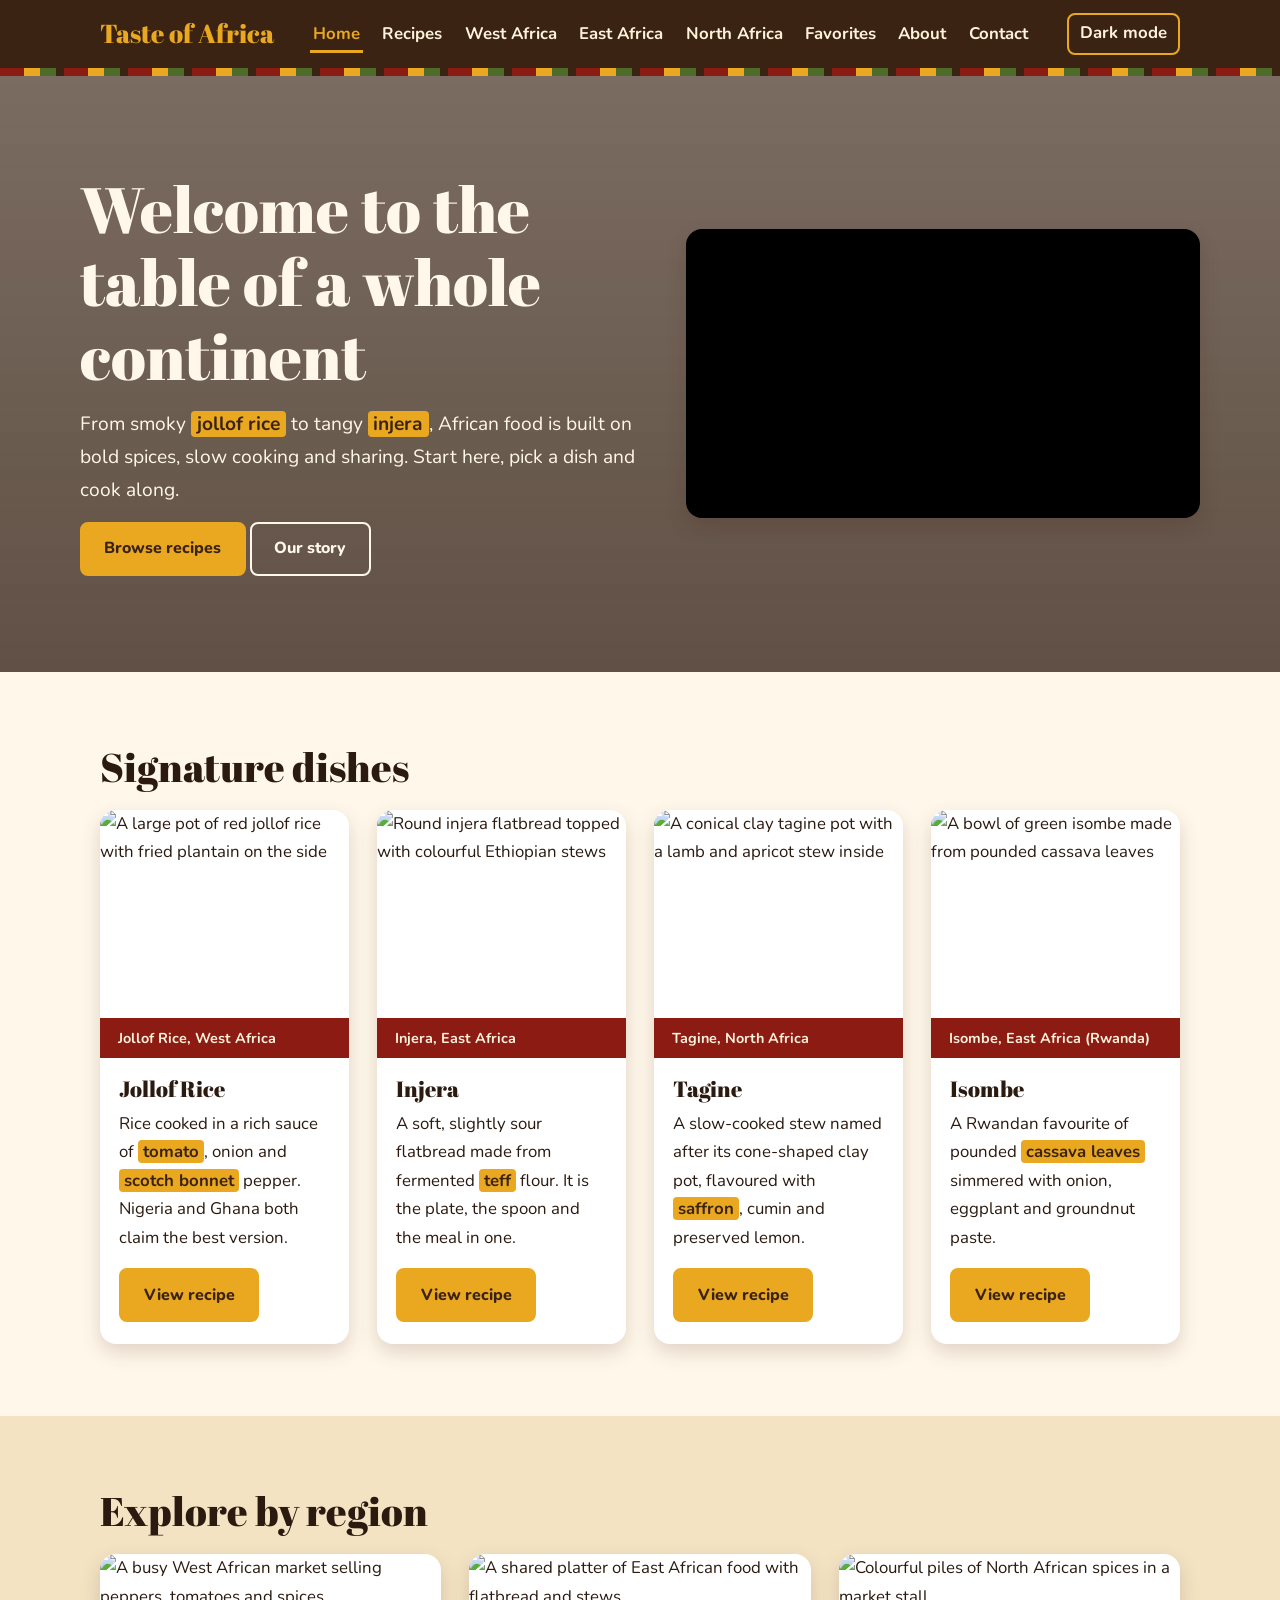
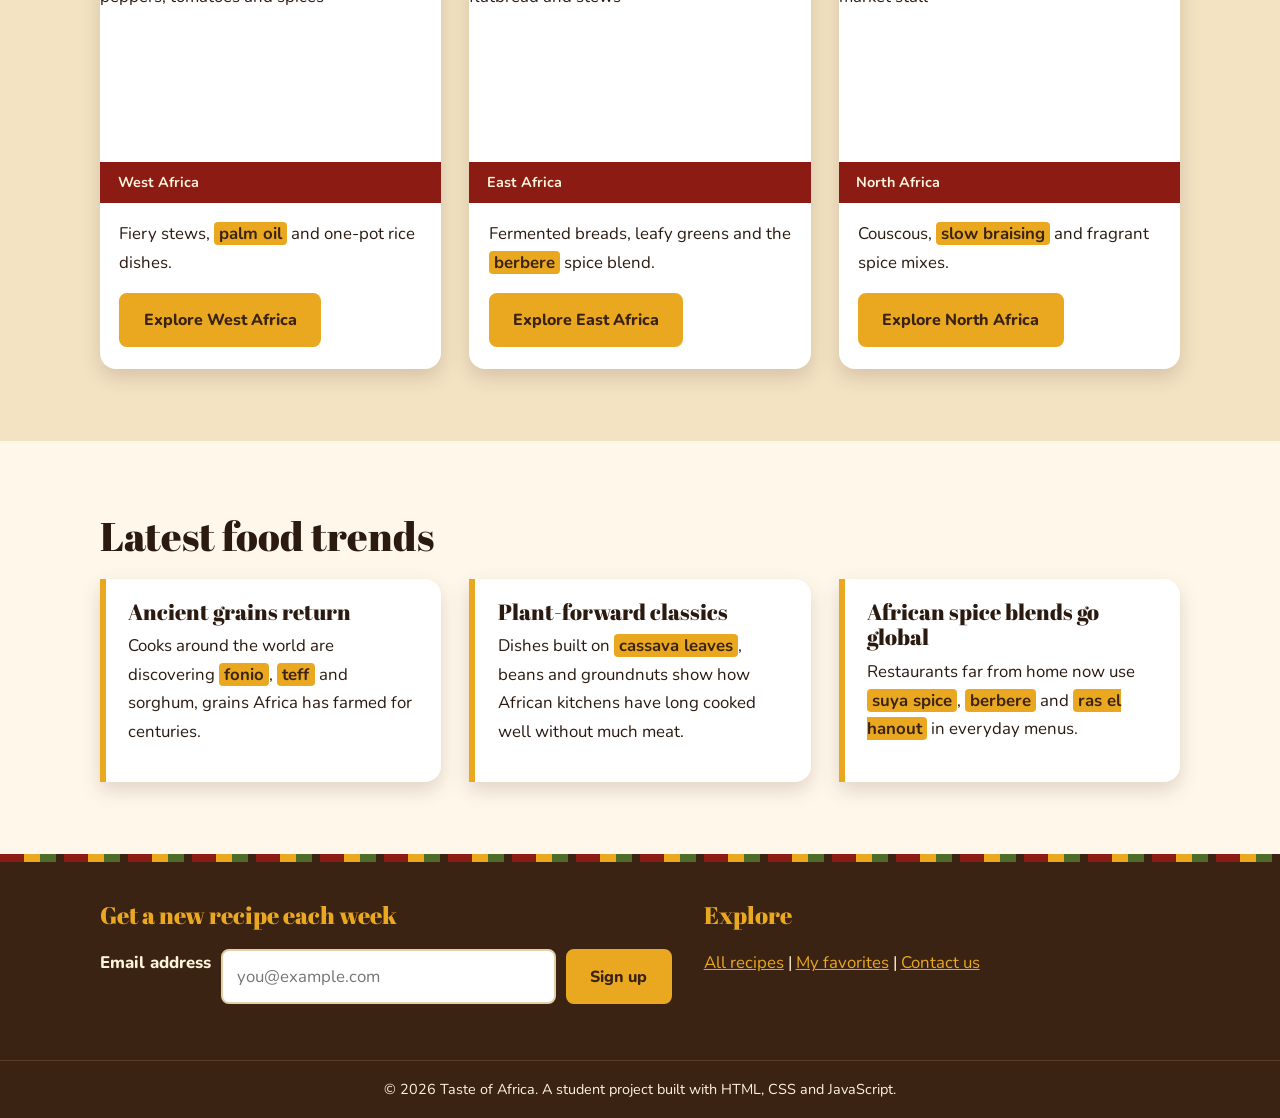
==== index.html @ 50bde9c7 "feat(home): add hero with video, featured dishes, regions, food trends and newsletter" ====
<!DOCTYPE html>
<html lang="en">
<head>
  <meta charset="UTF-8">
  <meta name="viewport" content="width=device-width, initial-scale=1.0">
  <meta name="description" content="Taste of Africa celebrates African food: signature dishes, regional cuisines, recipes and the stories behind them.">
  <title>Taste of Africa | Home</title>

  <!-- Google Fonts: Abril Fatface for headings, Nunito for body text -->
  <link rel="preconnect" href="https://fonts.googleapis.com">
  <link rel="preconnect" href="https://fonts.gstatic.com" crossorigin>
  <link href="https://fonts.googleapis.com/css2?family=Abril+Fatface&family=Nunito:wght@400;700;800&display=swap" rel="stylesheet">

  <link rel="stylesheet" href="styles.css">
  <script src="script.js" defer></script>
</head>
<body>
  <a class="skip-link" href="#main-content">Skip to main content</a>

  <!-- Site header: copy this block to every page and move aria-current -->
  <header class="site-header">
    <div class="header-inner">
      <a class="logo" href="index.html">Taste of Africa</a>
      <nav aria-label="Main navigation">
        <ul>
          <li><a href="index.html" aria-current="page">Home</a></li>
          <li><a href="recipes.html">Recipes</a></li>
          <li><a href="west-africa.html">West Africa</a></li>
          <li><a href="east-africa.html">East Africa</a></li>
          <li><a href="north-africa.html">North Africa</a></li>
          <li><a href="favorites.html">Favorites</a></li>
          <li><a href="about.html">About</a></li>
          <li><a href="contact.html">Contact</a></li>
        </ul>
      </nav>
      <button id="themeToggle" class="theme-toggle" type="button" aria-label="Switch to dark mode">Dark mode</button>
    </div>
  </header>

  <main id="main-content">

    <!-- Hero: background image is set in styles.css (images/hero.jpg) -->
    <section class="hero" aria-labelledby="hero-title">
      <div class="hero-grid">
        <div class="hero-text">
          <h1 id="hero-title">Welcome to the table of a whole continent</h1>
          <p>From smoky <mark>jollof rice</mark> to tangy <mark>injera</mark>, African food is built on bold spices, slow cooking and sharing. Start here, pick a dish and cook along.</p>
          <a class="btn" href="recipes.html">Browse recipes</a>
          <a class="btn outline" href="about.html">Our story</a>
        </div>
        <div class="video-wrap">
          <!-- Replace YOUTUBE_ID_HERE with the ID of an African food culture video -->
          <iframe src="https://www.youtube.com/embed/YOUTUBE_ID_HERE"
                  title="Introduction to African food culture"
                  loading="lazy"
                  allow="accelerometer; encrypted-media; gyroscope; picture-in-picture"
                  allowfullscreen></iframe>
        </div>
      </div>
    </section>

    <!-- Featured dishes -->
    <section class="section" aria-labelledby="featured-title">
      <div class="container">
        <h2 id="featured-title">Signature dishes</h2>
        <div class="card-grid">

          <article class="card">
            <figure>
              <img src="images/jollof-rice.jpg" alt="A large pot of red jollof rice with fried plantain on the side" loading="lazy">
              <figcaption>Jollof Rice, West Africa</figcaption>
            </figure>
            <div class="card-body">
              <h3>Jollof Rice</h3>
              <p>Rice cooked in a rich sauce of <mark>tomato</mark>, onion and <mark>scotch bonnet</mark> pepper. Nigeria and Ghana both claim the best version.</p>
              <a class="btn" href="jollof-rice.html">View recipe</a>
            </div>
          </article>

          <article class="card">
            <figure>
              <img src="images/injera.jpg" alt="Round injera flatbread topped with colourful Ethiopian stews" loading="lazy">
              <figcaption>Injera, East Africa</figcaption>
            </figure>
            <div class="card-body">
              <h3>Injera</h3>
              <p>A soft, slightly sour flatbread made from fermented <mark>teff</mark> flour. It is the plate, the spoon and the meal in one.</p>
              <a class="btn" href="injera.html">View recipe</a>
            </div>
          </article>

          <article class="card">
            <figure>
              <img src="images/tagine.jpg" alt="A conical clay tagine pot with a lamb and apricot stew inside" loading="lazy">
              <figcaption>Tagine, North Africa</figcaption>
            </figure>
            <div class="card-body">
              <h3>Tagine</h3>
              <p>A slow-cooked stew named after its cone-shaped clay pot, flavoured with <mark>saffron</mark>, cumin and preserved lemon.</p>
              <a class="btn" href="tagine.html">View recipe</a>
            </div>
          </article>

          <article class="card">
            <figure>
              <img src="images/isombe.jpg" alt="A bowl of green isombe made from pounded cassava leaves" loading="lazy">
              <figcaption>Isombe, East Africa (Rwanda)</figcaption>
            </figure>
            <div class="card-body">
              <h3>Isombe</h3>
              <p>A Rwandan favourite of pounded <mark>cassava leaves</mark> simmered with onion, eggplant and groundnut paste.</p>
              <a class="btn" href="isombe.html">View recipe</a>
            </div>
          </article>

        </div>
      </div>
    </section>

    <!-- Explore by region -->
    <section class="section alt" aria-labelledby="regions-title">
      <div class="container">
        <h2 id="regions-title">Explore by region</h2>
        <div class="card-grid">

          <article class="card">
            <figure>
              <img src="images/west-africa.jpg" alt="A busy West African market selling peppers, tomatoes and spices" loading="lazy">
              <figcaption>West Africa</figcaption>
            </figure>
            <div class="card-body">
              <p>Fiery stews, <mark>palm oil</mark> and one-pot rice dishes.</p>
              <a class="btn" href="west-africa.html">Explore West Africa</a>
            </div>
          </article>

          <article class="card">
            <figure>
              <img src="images/east-africa.jpg" alt="A shared platter of East African food with flatbread and stews" loading="lazy">
              <figcaption>East Africa</figcaption>
            </figure>
            <div class="card-body">
              <p>Fermented breads, leafy greens and the <mark>berbere</mark> spice blend.</p>
              <a class="btn" href="east-africa.html">Explore East Africa</a>
            </div>
          </article>

          <article class="card">
            <figure>
              <img src="images/north-africa.jpg" alt="Colourful piles of North African spices in a market stall" loading="lazy">
              <figcaption>North Africa</figcaption>
            </figure>
            <div class="card-body">
              <p>Couscous, <mark>slow braising</mark> and fragrant spice mixes.</p>
              <a class="btn" href="north-africa.html">Explore North Africa</a>
            </div>
          </article>

        </div>
      </div>
    </section>

    <!-- Latest food trends -->
    <section class="section" aria-labelledby="trends-title">
      <div class="container">
        <h2 id="trends-title">Latest food trends</h2>
        <div class="card-grid">

          <article class="trend">
            <h3>Ancient grains return</h3>
            <p>Cooks around the world are discovering <mark>fonio</mark>, <mark>teff</mark> and sorghum, grains Africa has farmed for centuries.</p>
          </article>

          <article class="trend">
            <h3>Plant-forward classics</h3>
            <p>Dishes built on <mark>cassava leaves</mark>, beans and groundnuts show how African kitchens have long cooked well without much meat.</p>
          </article>

          <article class="trend">
            <h3>African spice blends go global</h3>
            <p>Restaurants far from home now use <mark>suya spice</mark>, <mark>berbere</mark> and <mark>ras el hanout</mark> in everyday menus.</p>
          </article>

        </div>
      </div>
    </section>

  </main>

  <footer class="site-footer">
    <div class="footer-inner">
      <div class="newsletter">
        <h2>Get a new recipe each week</h2>
        <form id="newsletterForm" novalidate>
          <label for="newsletterEmail">Email address</label>
          <input type="email" id="newsletterEmail" name="email" placeholder="you@example.com" required>
          <button class="btn" type="submit">Sign up</button>
        </form>
        <p id="newsletterMessage" role="status"></p>
      </div>
      <div>
        <h2>Explore</h2>
        <p><a href="recipes.html">All recipes</a> | <a href="favorites.html">My favorites</a> | <a href="contact.html">Contact us</a></p>
      </div>
    </div>
    <p class="copyright">&copy; 2026 Taste of Africa. A student project built with HTML, CSS and JavaScript.</p>
  </footer>
</body>
</html>
---- styles.css ----
/* =========================================================
   Taste of Africa - styles.css (linked on every page)
   1 Variables  2 Base  3 Header and nav  4 Hero  5 Layout
   6 Cards  7 Recipe pages  8 Regions and About  9 Forms
   10 Footer  11 Utilities  12 Responsive
   ========================================================= */

/* ---------- 1. Variables (palette from spices and landscapes) ---------- */
:root {
  --paprika: #8c1c13;      /* deep red */
  --saffron: #e9a820;      /* warm yellow */
  --cocoa:   #3b2314;      /* earthy brown */
  --baobab:  #6b4a2f;      /* lighter brown */
  --moss:    #4f6b2a;      /* green, used sparingly */

  --bg:      #fff8ea;
  --surface: #ffffff;
  --sand:    #f3e3c3;
  --text:    #2b1a10;
  --muted:   #6a5646;
  --border:  #e3d0aa;
  --link:    #8c1c13;
  --shadow:  0 8px 20px rgba(60, 20, 10, 0.16);

  --font-head: 'Abril Fatface', Georgia, serif;
  --font-body: 'Nunito', system-ui, sans-serif;
  --radius: 16px;
  --max: 70rem;
}

/* Dark theme: script.js sets data-theme="dark" on <html> */
[data-theme="dark"] {
  --bg:      #1c120b;
  --surface: #2a1b10;
  --sand:    #33210f;
  --text:    #f6ead3;
  --muted:   #cdb99a;
  --border:  #4d3622;
  --link:    #f0b84a;
  --shadow:  0 8px 20px rgba(0, 0, 0, 0.5);
}

/* ---------- 2. Base ---------- */
*, *::before, *::after { box-sizing: border-box; }

html { font-size: 100%; scroll-behavior: smooth; }

body {
  margin: 0;
  font-family: var(--font-body);
  font-size: 1.05rem;
  line-height: 1.7;
  color: var(--text);
  background: var(--bg);
}

h1, h2, h3 {
  font-family: var(--font-head);
  font-weight: 400;
  line-height: 1.15;
  color: var(--text);
}
h1 { font-size: clamp(2.4rem, 6vw, 4rem); margin: 0 0 1rem; }
h2 { font-size: clamp(1.8rem, 4vw, 2.5rem); margin: 0 0 1.25rem; }
h3 { font-size: 1.4rem; margin: 0 0 0.5rem; }

p { margin: 0 0 1rem; max-width: 65ch; }
img { max-width: 100%; display: block; }
a { color: var(--link); }

:focus-visible { outline: 3px solid var(--saffron); outline-offset: 3px; }

/* Highlight for key ingredients and cooking methods (the <mark> tag) */
mark {
  background: var(--saffron);
  color: var(--cocoa);
  padding: 0 0.3em;
  border-radius: 4px;
  font-weight: 700;
}

/* ---------- 3. Header and navigation ---------- */
.skip-link {
  position: absolute; left: 1rem; top: -4rem; z-index: 100;
  background: var(--saffron); color: var(--cocoa);
  padding: 0.6rem 1rem; border-radius: 8px; font-weight: 700;
}
.skip-link:focus { top: 1rem; }

.site-header {
  background: var(--cocoa);
  position: sticky; top: 0; z-index: 50;
}
/* Textile-style stripe band under the header: the one decorative signature */
.site-header::after,
.site-footer::before {
  content: "";
  display: block;
  height: 8px;
  background: repeating-linear-gradient(
    90deg,
    var(--paprika) 0 24px, var(--saffron) 24px 40px,
    var(--moss) 40px 56px, var(--cocoa) 56px 64px);
}

.header-inner {
  max-width: var(--max); margin: 0 auto; padding: 0.75rem 1.25rem;
  display: flex; align-items: center; justify-content: space-between;
  gap: 1rem; flex-wrap: wrap;
}
.logo {
  font-family: var(--font-head); font-size: 1.6rem;
  color: var(--saffron); text-decoration: none;
}

nav ul {
  list-style: none; margin: 0; padding: 0;
  display: flex; flex-wrap: wrap; gap: 0.25rem 1rem;
}
nav a {
  color: #fff3dc; text-decoration: none; font-weight: 700;
  padding: 0.35rem 0.2rem; border-bottom: 3px solid transparent;
  transition: color 0.2s, border-color 0.2s;
}
nav a:hover, nav a[aria-current="page"] {
  color: var(--saffron); border-bottom-color: var(--saffron);
}

.theme-toggle {
  background: transparent; color: #fff3dc;
  border: 2px solid var(--saffron); border-radius: 8px;
  padding: 0.3rem 0.7rem; font: inherit; font-weight: 700; cursor: pointer;
}
.theme-toggle:hover { background: var(--saffron); color: var(--cocoa); }

/* ---------- 4. Hero ---------- */
.hero {
  /* Dark tint keeps the white text readable on top of the photo */
  background:
    linear-gradient(rgba(35, 15, 5, 0.6), rgba(35, 15, 5, 0.72)),
    url('images/hero.jpg') center / cover no-repeat;
  color: #fff8ea;
  padding: clamp(3rem, 8vw, 6rem) 1.25rem;
}
.hero-grid {
  max-width: var(--max); margin: 0 auto;
  display: grid; grid-template-columns: 1.1fr 1fr;
  gap: 2.5rem; align-items: center;
}
.hero h1 { color: #fff8ea; }
.hero p { font-size: 1.2rem; }
.hero-text { animation: rise 0.8s ease-out both; }  /* the single page-load motion */

@keyframes rise {
  from { opacity: 0; transform: translateY(24px); }
  to   { opacity: 1; transform: none; }
}

/* Responsive 16:9 box for every embedded YouTube video */
.video-wrap {
  position: relative; aspect-ratio: 16 / 9;
  border-radius: var(--radius); overflow: hidden;
  box-shadow: var(--shadow); background: #000;
}
.video-wrap iframe { position: absolute; inset: 0; width: 100%; height: 100%; border: 0; }

/* ---------- 5. Layout ---------- */
.container { max-width: var(--max); margin: 0 auto; padding: 0 1.25rem; }
.section { padding: clamp(2.5rem, 6vw, 4.5rem) 0; }
.section.alt { background: var(--sand); }

.card-grid {
  display: grid; gap: 1.75rem;
  grid-template-columns: repeat(auto-fit, minmax(15rem, 1fr));
}

/* Buttons */
.btn {
  display: inline-block; padding: 0.7rem 1.4rem; border-radius: 8px;
  background: var(--saffron); color: var(--cocoa); font-weight: 800;
  text-decoration: none; border: 2px solid var(--saffron); cursor: pointer;
  font-family: inherit; font-size: 1rem; transition: background 0.2s, color 0.2s;
}
.btn:hover { background: var(--cocoa); color: var(--saffron); border-color: var(--cocoa); }
.btn.outline { background: transparent; color: #fff8ea; border-color: #fff8ea; }
.btn.outline:hover { background: #fff8ea; color: var(--cocoa); }

/* ---------- 6. Cards (dishes, regions, trends) ---------- */
.card {
  background: var(--surface); border-radius: var(--radius);
  box-shadow: var(--shadow); overflow: hidden;
  display: flex; flex-direction: column;
}
.card figure { margin: 0; }
.card img { width: 100%; height: 13rem; object-fit: cover; }
.card figcaption {
  padding: 0.5rem 1.1rem; background: var(--paprika);
  color: #fff3dc; font-size: 0.9rem; font-weight: 700;
}
.card-body { padding: 1.1rem 1.2rem 1.4rem; display: flex; flex-direction: column; flex: 1; }
.card-body .btn { margin-top: auto; align-self: flex-start; }

.trend {
  background: var(--surface); border-left: 6px solid var(--saffron);
  border-radius: 0 var(--radius) var(--radius) 0;
  padding: 1.2rem 1.4rem; box-shadow: var(--shadow);
}

/* Filter buttons and favourite buttons (recipes page) */
.filters { display: flex; flex-wrap: wrap; gap: 0.6rem; margin-bottom: 2rem; }
.filter-btn {
  background: var(--surface); color: var(--text); font: inherit; font-weight: 700;
  border: 2px solid var(--border); border-radius: 999px;
  padding: 0.4rem 1.1rem; cursor: pointer;
}
.filter-btn:hover { border-color: var(--saffron); }
.filter-btn.active { background: var(--paprika); border-color: var(--paprika); color: #fff8ea; }

.fav-btn {
  background: transparent; color: var(--text); font: inherit; font-weight: 700;
  border: 2px solid var(--border); border-radius: 8px;
  padding: 0.35rem 0.8rem; cursor: pointer;
}
.fav-btn .heart { color: #8a8a8a; font-size: 1.15rem; }
.fav-btn.is-favorite { border-color: #d62828; }
.fav-btn.is-favorite .heart { color: #d62828; }

/* ---------- 7. Recipe pages ---------- */
.recipe-hero { display: grid; grid-template-columns: 1fr 1fr; gap: 2rem; align-items: center; }
.recipe-hero img { border-radius: var(--radius); box-shadow: var(--shadow); width: 100%; max-height: 24rem; object-fit: cover; }

.ingredients { padding-left: 1.3rem; }
.ingredients li { margin-bottom: 0.35rem; }

.servings { display: flex; align-items: center; gap: 0.8rem; flex-wrap: wrap; margin-bottom: 1rem; }
.servings button {
  width: 2.4rem; height: 2.4rem; border-radius: 50%;
  border: 2px solid var(--paprika); background: var(--surface); color: var(--text);
  font-size: 1.3rem; font-weight: 800; cursor: pointer;
}
.servings button:hover { background: var(--saffron); }

details {
  background: var(--surface); border: 2px solid var(--border);
  border-radius: 12px; padding: 0.9rem 1.2rem; margin-bottom: 0.8rem;
}
summary { cursor: pointer; font-weight: 800; }
details[open] { border-color: var(--saffron); }
details ol { margin: 0.8rem 0 0; padding-left: 1.3rem; }

table { width: 100%; border-collapse: collapse; background: var(--surface); }
caption { text-align: left; font-weight: 800; padding-bottom: 0.5rem; }
th, td { border: 1px solid var(--border); padding: 0.6rem 0.9rem; text-align: left; }
th { background: var(--cocoa); color: #fff3dc; }

.map-wrap iframe { width: 100%; height: 22rem; border: 0; border-radius: var(--radius); box-shadow: var(--shadow); }

/* ---------- 8. Regions and About ---------- */
.mission {
  font-size: 1.35rem; border-left: 6px solid var(--paprika);
  padding-left: 1.2rem; max-width: 50rem;
}
.two-col { display: grid; grid-template-columns: 1fr 1fr; gap: 2rem; align-items: start; }

/* ---------- 9. Forms ---------- */
form { max-width: 36rem; }
.field { margin-bottom: 1.2rem; }
label { display: block; font-weight: 800; margin-bottom: 0.3rem; }

input, select, textarea {
  width: 100%; padding: 0.7rem 0.9rem; font: inherit;
  color: var(--text); background: var(--surface);
  border: 2px solid var(--border); border-radius: 8px;
  transition: border-color 0.2s, box-shadow 0.2s;
}
input:focus, select:focus, textarea:focus {
  outline: none; border-color: var(--saffron);
  box-shadow: 0 0 0 4px rgba(233, 168, 32, 0.4);
}
.error-msg { color: #b3261e; font-weight: 700; margin-top: 0.3rem; min-height: 1.4rem; }
[data-theme="dark"] .error-msg { color: #ff9b8f; }

.confirmation {
  background: var(--surface); border: 3px solid var(--moss);
  border-radius: var(--radius); padding: 1.5rem; max-width: 36rem;
  font-size: 1.2rem; font-weight: 700;
}

/* ---------- 10. Footer ---------- */
.site-footer { background: var(--cocoa); color: #fff3dc; }
.footer-inner {
  max-width: var(--max); margin: 0 auto; padding: 2.5rem 1.25rem;
  display: grid; grid-template-columns: 1.2fr 1fr; gap: 2rem;
}
.site-footer h2 { color: var(--saffron); font-size: 1.5rem; }
.site-footer a { color: var(--saffron); }
.newsletter form { max-width: none; display: flex; gap: 0.6rem; flex-wrap: wrap; }
.newsletter input { flex: 1 1 14rem; }
.newsletter label { color: #fff3dc; }
.copyright { text-align: center; padding: 1rem; border-top: 1px solid #5a3d28; margin: 0; max-width: none; font-size: 0.9rem; }

/* ---------- 11. Utilities ---------- */
.hidden { display: none !important; }   /* used by the recipe filter */
.sr-only {
  position: absolute; width: 1px; height: 1px; padding: 0; margin: -1px;
  overflow: hidden; clip: rect(0, 0, 0, 0); white-space: nowrap; border: 0;
}

/* ---------- 12. Responsive ---------- */
@media (max-width: 760px) {
  .hero-grid, .recipe-hero, .two-col, .footer-inner { grid-template-columns: 1fr; }
  .header-inner { justify-content: center; }
  .map-wrap iframe { height: 16rem; }
}

@media (prefers-reduced-motion: reduce) {
  *, *::before, *::after { animation: none !important; transition: none !important; scroll-behavior: auto !important; }
}
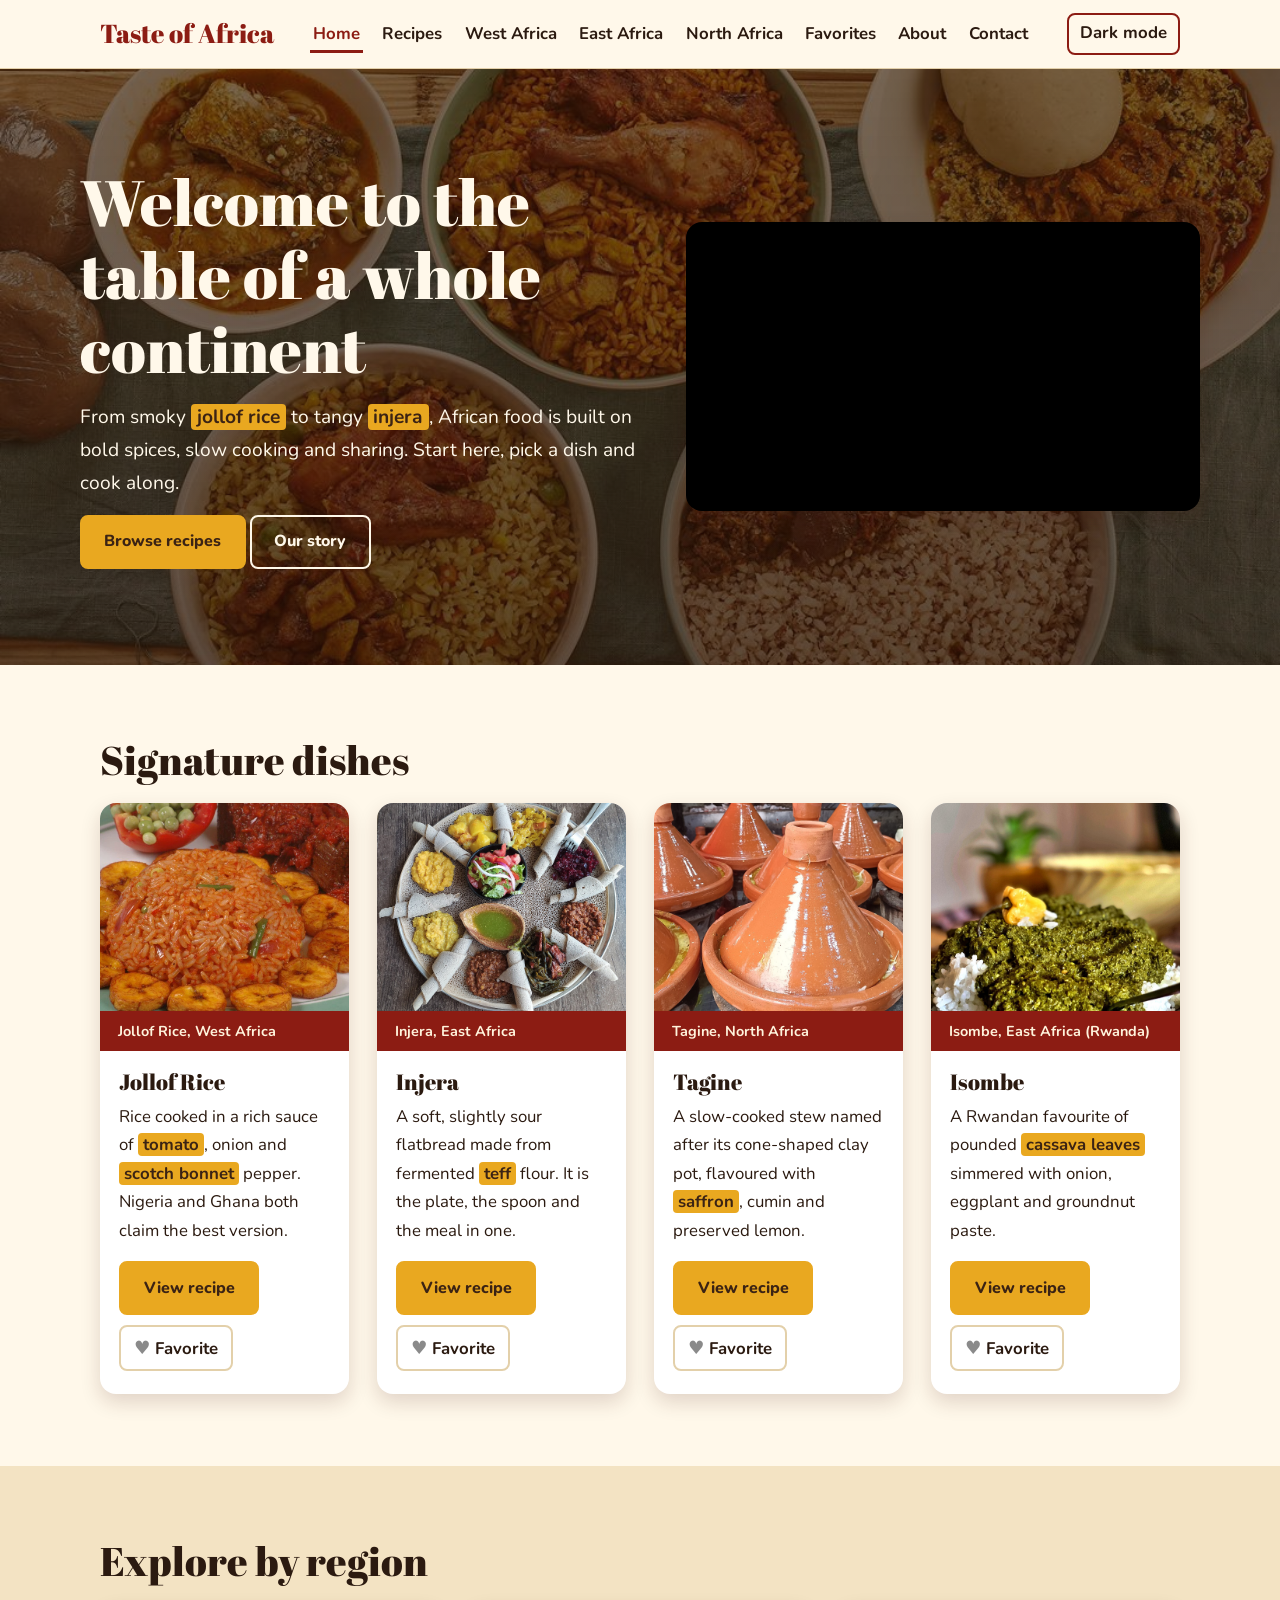
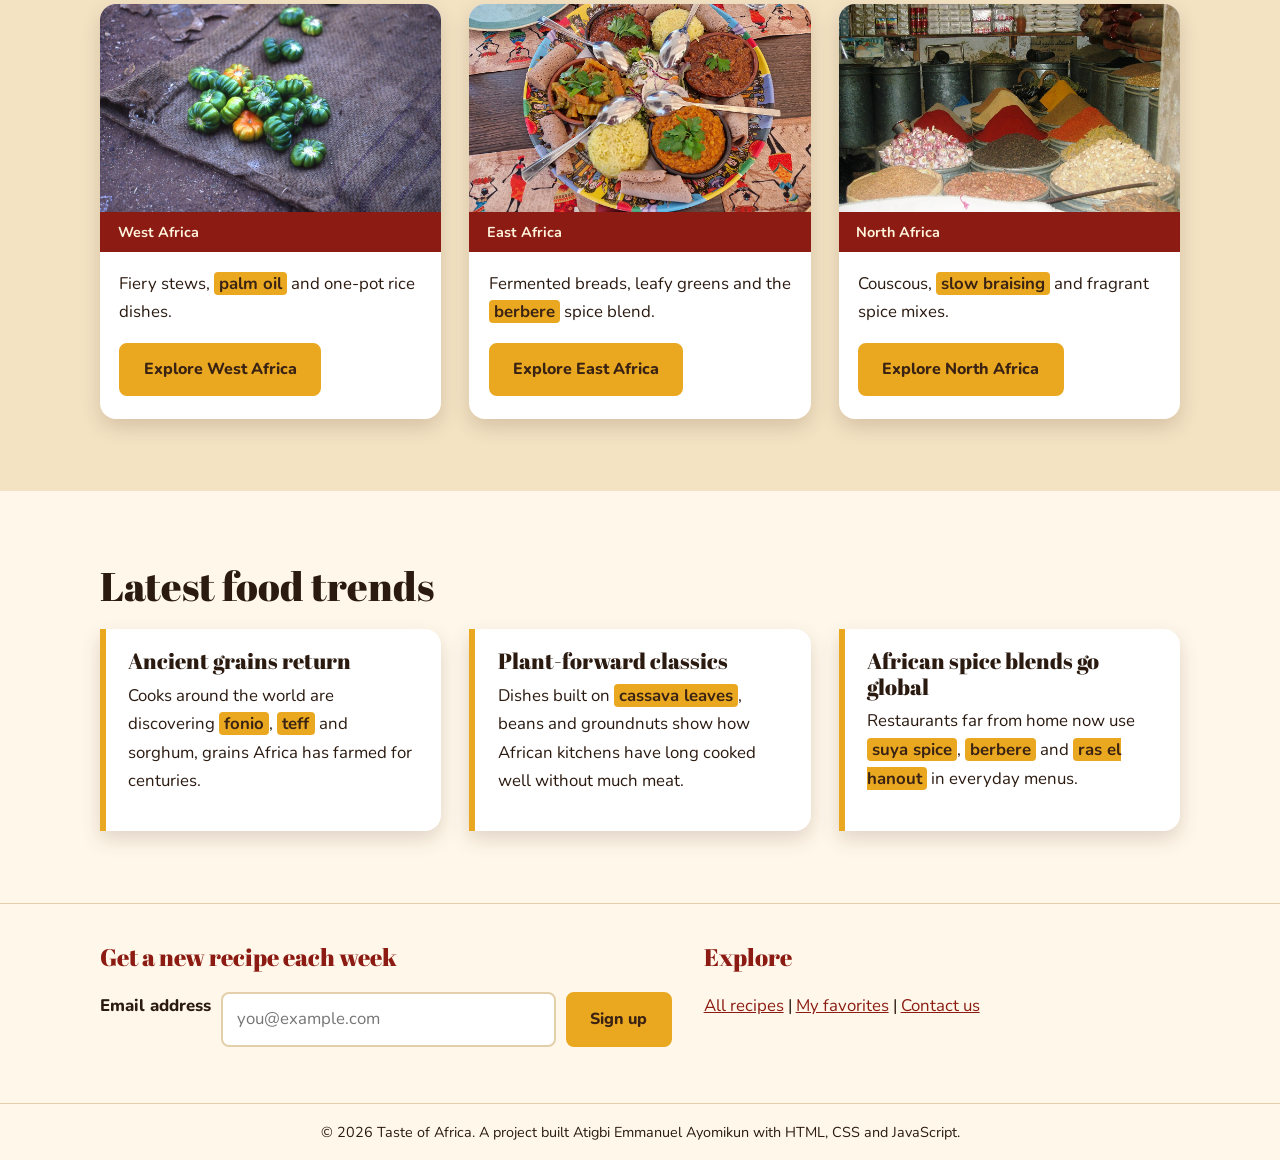
==== commit 6c259857: "feat(home): embed intro video, add favorite buttons and update image alt text" ====
--- a/index.html
+++ b/index.html
@@ -49,8 +49,7 @@
           <a class="btn outline" href="about.html">Our story</a>
         </div>
         <div class="video-wrap">
-          <!-- Replace YOUTUBE_ID_HERE with the ID of an African food culture video -->
-          <iframe src="https://www.youtube.com/embed/YOUTUBE_ID_HERE"
+          <iframe src="https://www.youtube.com/embed/1zyDUkdVZ0E"
                   title="Introduction to African food culture"
                   loading="lazy"
                   allow="accelerometer; encrypted-media; gyroscope; picture-in-picture"
@@ -67,13 +66,16 @@
 
           <article class="card">
             <figure>
-              <img src="images/jollof-rice.jpg" alt="A large pot of red jollof rice with fried plantain on the side" loading="lazy">
+              <img src="images/jollof-rice.jpg" alt="A plate of red jollof rice served with fried plantain" loading="lazy">
               <figcaption>Jollof Rice, West Africa</figcaption>
             </figure>
             <div class="card-body">
               <h3>Jollof Rice</h3>
               <p>Rice cooked in a rich sauce of <mark>tomato</mark>, onion and <mark>scotch bonnet</mark> pepper. Nigeria and Ghana both claim the best version.</p>
-              <a class="btn" href="jollof-rice.html">View recipe</a>
+              <div class="card-actions">
+                <a class="btn" href="jollof-rice.html">View recipe</a>
+                <button class="fav-btn" type="button" data-recipe-id="jollof-rice" aria-pressed="false"><span class="heart" aria-hidden="true">&hearts;</span> <span class="fav-label">Favorite</span></button>
+              </div>
             </div>
           </article>
 
@@ -85,31 +87,40 @@
             <div class="card-body">
               <h3>Injera</h3>
               <p>A soft, slightly sour flatbread made from fermented <mark>teff</mark> flour. It is the plate, the spoon and the meal in one.</p>
-              <a class="btn" href="injera.html">View recipe</a>
-            </div>
-          </article>
-
-          <article class="card">
-            <figure>
-              <img src="images/tagine.jpg" alt="A conical clay tagine pot with a lamb and apricot stew inside" loading="lazy">
+              <div class="card-actions">
+                <a class="btn" href="injera.html">View recipe</a>
+                <button class="fav-btn" type="button" data-recipe-id="injera" aria-pressed="false"><span class="heart" aria-hidden="true">&hearts;</span> <span class="fav-label">Favorite</span></button>
+              </div>
+            </div>
+          </article>
+
+          <article class="card">
+            <figure>
+              <img src="images/tagine.jpg" alt="Clay tagine pots with cone-shaped lids cooking over hot coals" loading="lazy">
               <figcaption>Tagine, North Africa</figcaption>
             </figure>
             <div class="card-body">
               <h3>Tagine</h3>
               <p>A slow-cooked stew named after its cone-shaped clay pot, flavoured with <mark>saffron</mark>, cumin and preserved lemon.</p>
-              <a class="btn" href="tagine.html">View recipe</a>
-            </div>
-          </article>
-
-          <article class="card">
-            <figure>
-              <img src="images/isombe.jpg" alt="A bowl of green isombe made from pounded cassava leaves" loading="lazy">
+              <div class="card-actions">
+                <a class="btn" href="tagine.html">View recipe</a>
+                <button class="fav-btn" type="button" data-recipe-id="tagine" aria-pressed="false"><span class="heart" aria-hidden="true">&hearts;</span> <span class="fav-label">Favorite</span></button>
+              </div>
+            </div>
+          </article>
+
+          <article class="card">
+            <figure>
+              <img src="images/isombe.jpg" alt="A mound of green isombe served over white rice on a wooden plate" loading="lazy">
               <figcaption>Isombe, East Africa (Rwanda)</figcaption>
             </figure>
             <div class="card-body">
               <h3>Isombe</h3>
               <p>A Rwandan favourite of pounded <mark>cassava leaves</mark> simmered with onion, eggplant and groundnut paste.</p>
-              <a class="btn" href="isombe.html">View recipe</a>
+              <div class="card-actions">
+                <a class="btn" href="isombe.html">View recipe</a>
+                <button class="fav-btn" type="button" data-recipe-id="isombe" aria-pressed="false"><span class="heart" aria-hidden="true">&hearts;</span> <span class="fav-label">Favorite</span></button>
+              </div>
             </div>
           </article>
 
@@ -125,7 +136,7 @@
 
           <article class="card">
             <figure>
-              <img src="images/west-africa.jpg" alt="A busy West African market selling peppers, tomatoes and spices" loading="lazy">
+              <img src="images/west-africa.jpg" alt="Green and orange African eggplants laid out on a sack at a market in Senegal" loading="lazy">
               <figcaption>West Africa</figcaption>
             </figure>
             <div class="card-body">
@@ -147,7 +158,7 @@
 
           <article class="card">
             <figure>
-              <img src="images/north-africa.jpg" alt="Colourful piles of North African spices in a market stall" loading="lazy">
+              <img src="images/north-africa.jpg" alt="Colourful piles of ground spices for sale in a Moroccan market" loading="lazy">
               <figcaption>North Africa</figcaption>
             </figure>
             <div class="card-body">
@@ -203,7 +214,7 @@
         <p><a href="recipes.html">All recipes</a> | <a href="favorites.html">My favorites</a> | <a href="contact.html">Contact us</a></p>
       </div>
     </div>
-    <p class="copyright">&copy; 2026 Taste of Africa. A student project built with HTML, CSS and JavaScript.</p>
+    <p class="copyright">&copy; 2026 Taste of Africa. A project built Atigbi Emmanuel Ayomikun with HTML, CSS and JavaScript.</p>
   </footer>
 </body>
 </html>
--- a/styles.css
+++ b/styles.css
@@ -21,6 +21,11 @@
   --border:  #e3d0aa;
   --link:    #8c1c13;
   --shadow:  0 8px 20px rgba(60, 20, 10, 0.16);
+
+  /* Header matches the page background in light mode */
+  --header-bg:     var(--bg);
+  --header-text:   var(--text);
+  --header-accent: var(--paprika);
 
   --font-head: 'Abril Fatface', Georgia, serif;
   --font-body: 'Nunito', system-ui, sans-serif;
@@ -38,6 +43,10 @@
   --border:  #4d3622;
   --link:    #f0b84a;
   --shadow:  0 8px 20px rgba(0, 0, 0, 0.5);
+
+  --header-bg:     var(--cocoa);
+  --header-text:   #fff3dc;
+  --header-accent: var(--saffron);
 }
 
 /* ---------- 2. Base ---------- */
@@ -88,20 +97,12 @@
 .skip-link:focus { top: 1rem; }
 
 .site-header {
-  background: var(--cocoa);
+  background: var(--header-bg);
   position: sticky; top: 0; z-index: 50;
 }
-/* Textile-style stripe band under the header: the one decorative signature */
-.site-header::after,
-.site-footer::before {
-  content: "";
-  display: block;
-  height: 8px;
-  background: repeating-linear-gradient(
-    90deg,
-    var(--paprika) 0 24px, var(--saffron) 24px 40px,
-    var(--moss) 40px 56px, var(--cocoa) 56px 64px);
-}
+/* Thin line so the sticky header and the footer stand apart from the page */
+.site-header { border-bottom: 1px solid var(--border); }
+.site-footer { border-top: 1px solid var(--border); }
 
 .header-inner {
   max-width: var(--max); margin: 0 auto; padding: 0.75rem 1.25rem;
@@ -110,7 +111,7 @@
 }
 .logo {
   font-family: var(--font-head); font-size: 1.6rem;
-  color: var(--saffron); text-decoration: none;
+  color: var(--header-accent); text-decoration: none;
 }
 
 nav ul {
@@ -118,20 +119,22 @@
   display: flex; flex-wrap: wrap; gap: 0.25rem 1rem;
 }
 nav a {
-  color: #fff3dc; text-decoration: none; font-weight: 700;
+  color: var(--header-text); text-decoration: none; font-weight: 700;
   padding: 0.35rem 0.2rem; border-bottom: 3px solid transparent;
   transition: color 0.2s, border-color 0.2s;
 }
 nav a:hover, nav a[aria-current="page"] {
-  color: var(--saffron); border-bottom-color: var(--saffron);
-}
+  color: var(--header-accent); border-bottom-color: var(--header-accent);
+}
+/* The breadcrumb is a <nav> too, so keep it out of the header styling */
+.breadcrumb a { color: var(--link); }
 
 .theme-toggle {
-  background: transparent; color: #fff3dc;
-  border: 2px solid var(--saffron); border-radius: 8px;
+  background: transparent; color: var(--header-text);
+  border: 2px solid var(--header-accent); border-radius: 8px;
   padding: 0.3rem 0.7rem; font: inherit; font-weight: 700; cursor: pointer;
 }
-.theme-toggle:hover { background: var(--saffron); color: var(--cocoa); }
+.theme-toggle:hover { background: var(--header-accent); color: var(--header-bg); }
 
 /* ---------- 4. Hero ---------- */
 .hero {
@@ -169,6 +172,27 @@
 .section { padding: clamp(2.5rem, 6vw, 4.5rem) 0; }
 .section.alt { background: var(--sand); }
 
+/* Banner at the top of every inner page; region pages swap the photo */
+.page-header {
+  background:
+    linear-gradient(rgba(35, 15, 5, 0.62), rgba(35, 15, 5, 0.8)),
+    url('images/hero.jpg') center / cover no-repeat;
+  color: #fff8ea;
+  padding: clamp(2.5rem, 7vw, 5rem) 0;
+}
+.page-header.west  { background-image: linear-gradient(rgba(35, 15, 5, 0.62), rgba(35, 15, 5, 0.8)), url('images/west-africa.jpg'); }
+.page-header.east  { background-image: linear-gradient(rgba(35, 15, 5, 0.62), rgba(35, 15, 5, 0.8)), url('images/east-africa.jpg'); }
+.page-header.north { background-image: linear-gradient(rgba(35, 15, 5, 0.62), rgba(35, 15, 5, 0.8)), url('images/north-africa.jpg'); }
+.page-header h1 { color: #fff8ea; }
+.page-header p { font-size: 1.2rem; }
+.page-header .hero-text { animation: rise 0.8s ease-out both; }
+
+.breadcrumb ol { list-style: none; display: flex; flex-wrap: wrap; gap: 0.4rem; padding: 0; margin: 0 0 1.5rem; font-size: 0.95rem; }
+.breadcrumb li + li::before { content: "/"; margin-right: 0.4rem; color: var(--muted); }
+
+/* Narrower column for videos and maps so they don't fill wide screens */
+.media { max-width: 52rem; }
+
 .card-grid {
   display: grid; gap: 1.75rem;
   grid-template-columns: repeat(auto-fit, minmax(15rem, 1fr));
@@ -200,6 +224,28 @@
 .card-body { padding: 1.1rem 1.2rem 1.4rem; display: flex; flex-direction: column; flex: 1; }
 .card-body .btn { margin-top: auto; align-self: flex-start; }
 
+/* Cards wobble on hover (switched off by the reduced-motion rule below) */
+.card:hover, .trend:hover, .stat:hover { animation: wobble 0.5s ease-in-out; }
+
+@keyframes wobble {
+  0%, 100% { transform: rotate(0); }
+  20% { transform: rotate(-2deg); }
+  40% { transform: rotate(1.5deg); }
+  60% { transform: rotate(-1deg); }
+  80% { transform: rotate(0.5deg); }
+}
+
+/* Row holding "View recipe" and the favourite button */
+.card-actions { margin-top: auto; display: flex; flex-wrap: wrap; gap: 0.6rem; align-items: center; }
+.card-actions .btn { margin-top: 0; }
+
+/* Small region label, e.g. "West Africa" */
+.tag {
+  display: inline-block; background: var(--moss); color: #fff8ea;
+  font-size: 0.8rem; font-weight: 800; letter-spacing: 0.05em; text-transform: uppercase;
+  padding: 0.15rem 0.7rem; border-radius: 999px; margin-bottom: 0.6rem;
+}
+
 .trend {
   background: var(--surface); border-left: 6px solid var(--saffron);
   border-radius: 0 var(--radius) var(--radius) 0;
@@ -224,6 +270,16 @@
 .fav-btn .heart { color: #8a8a8a; font-size: 1.15rem; }
 .fav-btn.is-favorite { border-color: #d62828; }
 .fav-btn.is-favorite .heart { color: #d62828; }
+.fav-btn:hover { border-color: #d62828; }
+.fav-btn .heart { display: inline-block; transition: transform 0.2s; }
+.fav-btn.is-favorite .heart { transform: scale(1.25); }
+
+.results-count { color: var(--muted); font-weight: 700; }
+.empty-state {
+  background: var(--surface); border: 2px dashed var(--border);
+  border-radius: var(--radius); padding: 2rem; text-align: center;
+}
+.empty-state p { margin-left: auto; margin-right: auto; }
 
 /* ---------- 7. Recipe pages ---------- */
 .recipe-hero { display: grid; grid-template-columns: 1fr 1fr; gap: 2rem; align-items: center; }
@@ -251,8 +307,30 @@
 table { width: 100%; border-collapse: collapse; background: var(--surface); }
 caption { text-align: left; font-weight: 800; padding-bottom: 0.5rem; }
 th, td { border: 1px solid var(--border); padding: 0.6rem 0.9rem; text-align: left; }
-th { background: var(--cocoa); color: #fff3dc; }
-
+/* Header row uses theme colours so tables match light and dark mode */
+thead th { background: var(--sand); color: var(--text); }
+tbody th { background: transparent; color: var(--text); }
+
+.recipe-hero figure { margin: 0; }
+.recipe-hero figcaption, .map-wrap figcaption { color: var(--muted); font-size: 0.9rem; margin-top: 0.5rem; }
+
+/* Prep time, cook time and servings shown under the recipe title */
+.recipe-meta { list-style: none; padding: 0; margin: 0 0 1.2rem; display: flex; flex-wrap: wrap; gap: 0.6rem; }
+.recipe-meta li {
+  background: var(--sand); border-radius: 8px; padding: 0.3rem 0.8rem;
+  font-size: 0.95rem; font-weight: 700;
+}
+
+.ingredients li::marker { color: var(--paprika); }
+.qty { font-weight: 800; color: var(--paprika); }
+[data-theme="dark"] .qty { color: var(--saffron); }
+#servingCount { font-size: 1.3rem; font-weight: 800; min-width: 2ch; text-align: center; }
+
+.table-wrap { overflow-x: auto; max-width: 40rem; }
+tbody tr:nth-child(even) { background: var(--sand); }
+.note { color: var(--muted); font-size: 0.9rem; }
+
+.map-wrap { margin: 0; }
 .map-wrap iframe { width: 100%; height: 22rem; border: 0; border-radius: var(--radius); box-shadow: var(--shadow); }
 
 /* ---------- 8. Regions and About ---------- */
@@ -261,6 +339,24 @@
   padding-left: 1.2rem; max-width: 50rem;
 }
 .two-col { display: grid; grid-template-columns: 1fr 1fr; gap: 2rem; align-items: start; }
+
+/* Staples lists and cooking-technique definitions on region pages */
+.pill-list { list-style: none; padding: 0; display: flex; flex-wrap: wrap; gap: 0.5rem; }
+.pill-list li {
+  background: var(--surface); border: 2px solid var(--border);
+  border-radius: 999px; padding: 0.25rem 0.9rem; font-weight: 700;
+}
+dl.techniques dt { font-family: var(--font-head); font-size: 1.2rem; color: var(--paprika); }
+dl.techniques dd { margin: 0 0 1rem; }
+[data-theme="dark"] dl.techniques dt { color: var(--saffron); }
+
+.stats { display: grid; grid-template-columns: repeat(auto-fit, minmax(11rem, 1fr)); gap: 1rem; }
+.stat { background: var(--surface); border-radius: var(--radius); padding: 1.2rem; box-shadow: var(--shadow); text-align: center; }
+.stat strong { display: block; font-family: var(--font-head); font-size: 2.2rem; color: var(--paprika); }
+[data-theme="dark"] .stat strong { color: var(--saffron); }
+
+.credits { font-size: 0.9rem; color: var(--muted); }
+.credits li { margin-bottom: 0.3rem; }
 
 /* ---------- 9. Forms ---------- */
 form { max-width: 36rem; }
@@ -277,7 +373,10 @@
   outline: none; border-color: var(--saffron);
   box-shadow: 0 0 0 4px rgba(233, 168, 32, 0.4);
 }
-.error-msg { color: #b3261e; font-weight: 700; margin-top: 0.3rem; min-height: 1.4rem; }
+.error-msg { color: #b3261e; font-weight: 700; margin: 0.3rem 0 0; min-height: 1.4rem; }
+input[aria-invalid="true"], select[aria-invalid="true"], textarea[aria-invalid="true"] { border-color: #b3261e; }
+.hint { color: var(--muted); font-size: 0.9rem; margin: 0.3rem 0 0; }
+textarea { resize: vertical; min-height: 9rem; }
 [data-theme="dark"] .error-msg { color: #ff9b8f; }
 
 .confirmation {
@@ -287,20 +386,25 @@
 }
 
 /* ---------- 10. Footer ---------- */
-.site-footer { background: var(--cocoa); color: #fff3dc; }
+/* Footer uses the same colours as the header, so both follow the theme */
+.site-footer { background: var(--header-bg); color: var(--header-text); }
 .footer-inner {
   max-width: var(--max); margin: 0 auto; padding: 2.5rem 1.25rem;
   display: grid; grid-template-columns: 1.2fr 1fr; gap: 2rem;
 }
-.site-footer h2 { color: var(--saffron); font-size: 1.5rem; }
-.site-footer a { color: var(--saffron); }
+.site-footer h2 { color: var(--header-accent); font-size: 1.5rem; }
+.site-footer a { color: var(--header-accent); }
 .newsletter form { max-width: none; display: flex; gap: 0.6rem; flex-wrap: wrap; }
 .newsletter input { flex: 1 1 14rem; }
-.newsletter label { color: #fff3dc; }
-.copyright { text-align: center; padding: 1rem; border-top: 1px solid #5a3d28; margin: 0; max-width: none; font-size: 0.9rem; }
+.newsletter label { color: var(--header-text); }
+.copyright { text-align: center; padding: 1rem; border-top: 1px solid var(--border); margin: 0; max-width: none; font-size: 0.9rem; }
 
 /* ---------- 11. Utilities ---------- */
 .hidden { display: none !important; }   /* used by the recipe filter */
+
+/* Scroll-in animation: script.js adds .reveal, then .is-visible when on screen */
+.reveal { opacity: 0; transform: translateY(20px); transition: opacity 0.6s ease-out, transform 0.6s ease-out; }
+.reveal.is-visible { opacity: 1; transform: none; }
 .sr-only {
   position: absolute; width: 1px; height: 1px; padding: 0; margin: -1px;
   overflow: hidden; clip: rect(0, 0, 0, 0); white-space: nowrap; border: 0;
@@ -311,6 +415,13 @@
   .hero-grid, .recipe-hero, .two-col, .footer-inner { grid-template-columns: 1fr; }
   .header-inner { justify-content: center; }
   .map-wrap iframe { height: 16rem; }
+  nav ul { justify-content: center; }
+  .recipe-hero figure { order: -1; }   /* photo above the text on phones */
+}
+
+@media (max-width: 420px) {
+  body { font-size: 1rem; }
+  .filter-btn { flex: 1 1 auto; }
 }
 
 @media (prefers-reduced-motion: reduce) {
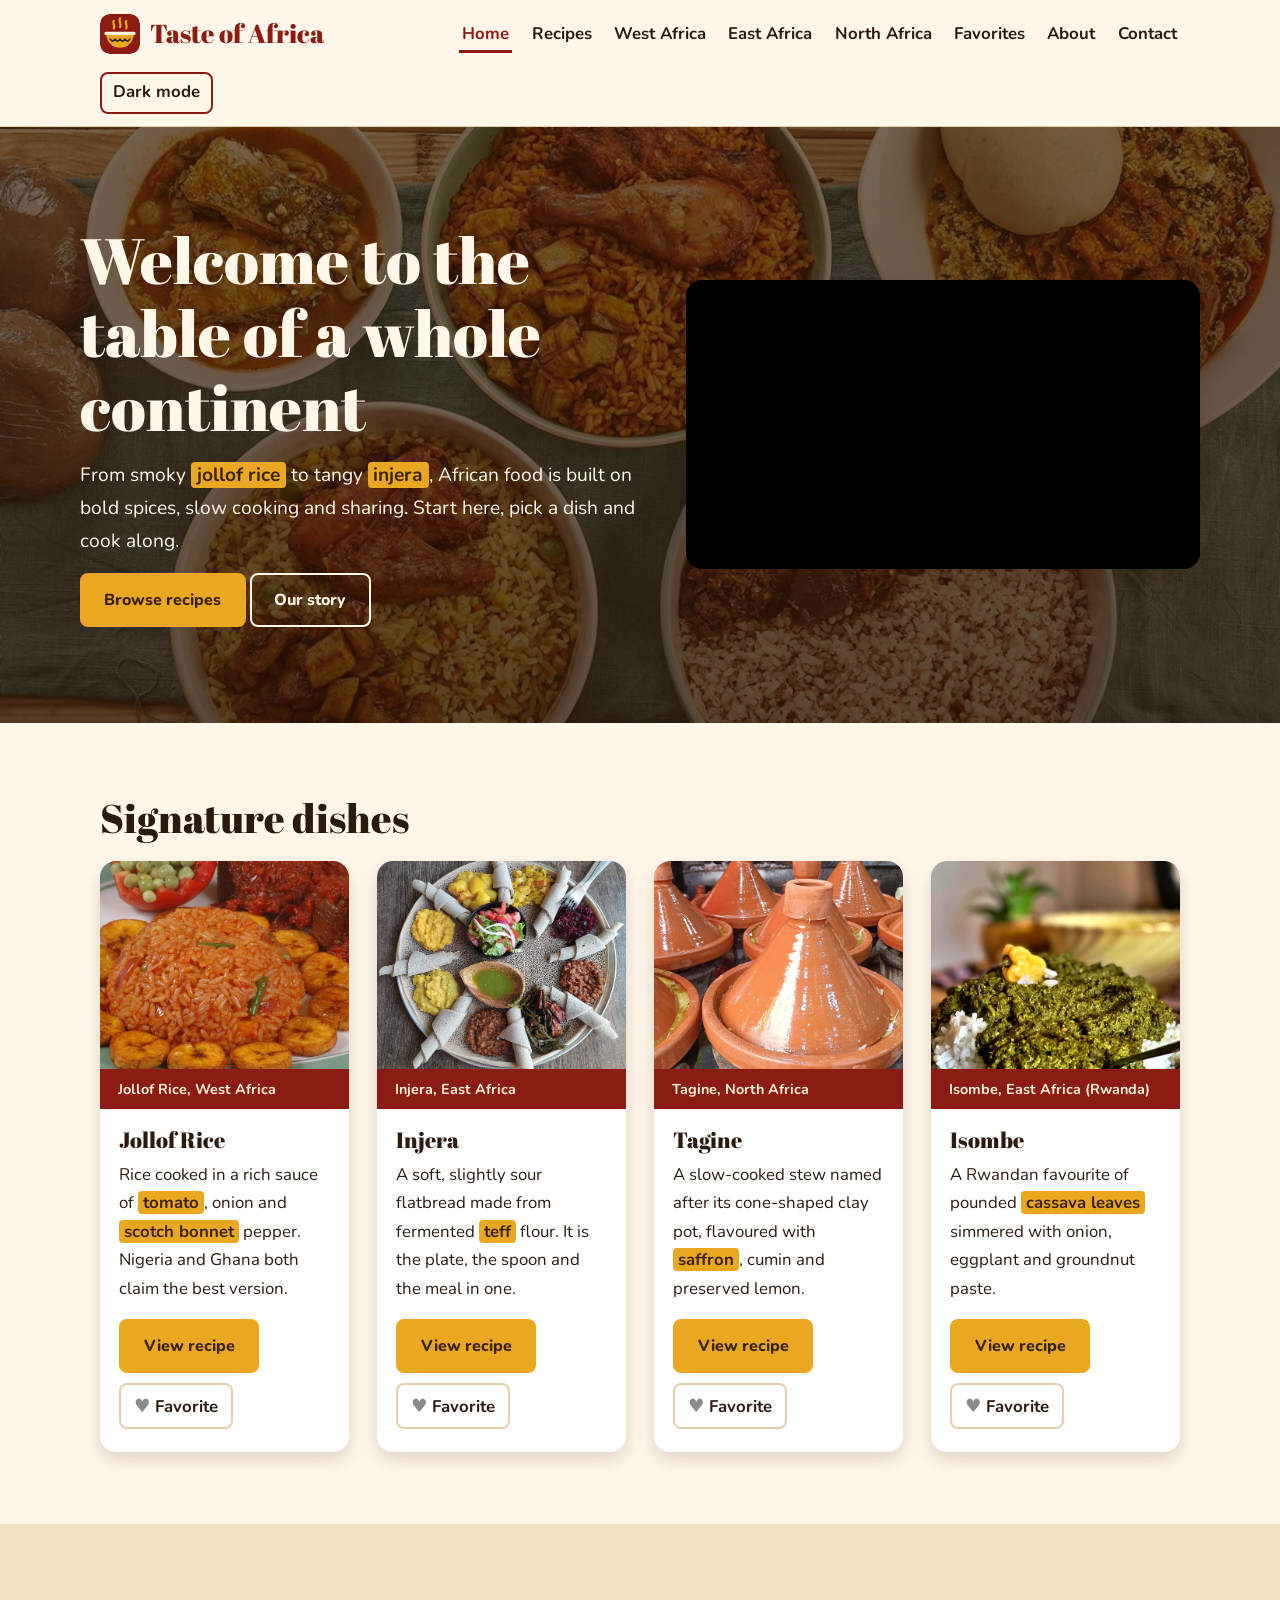
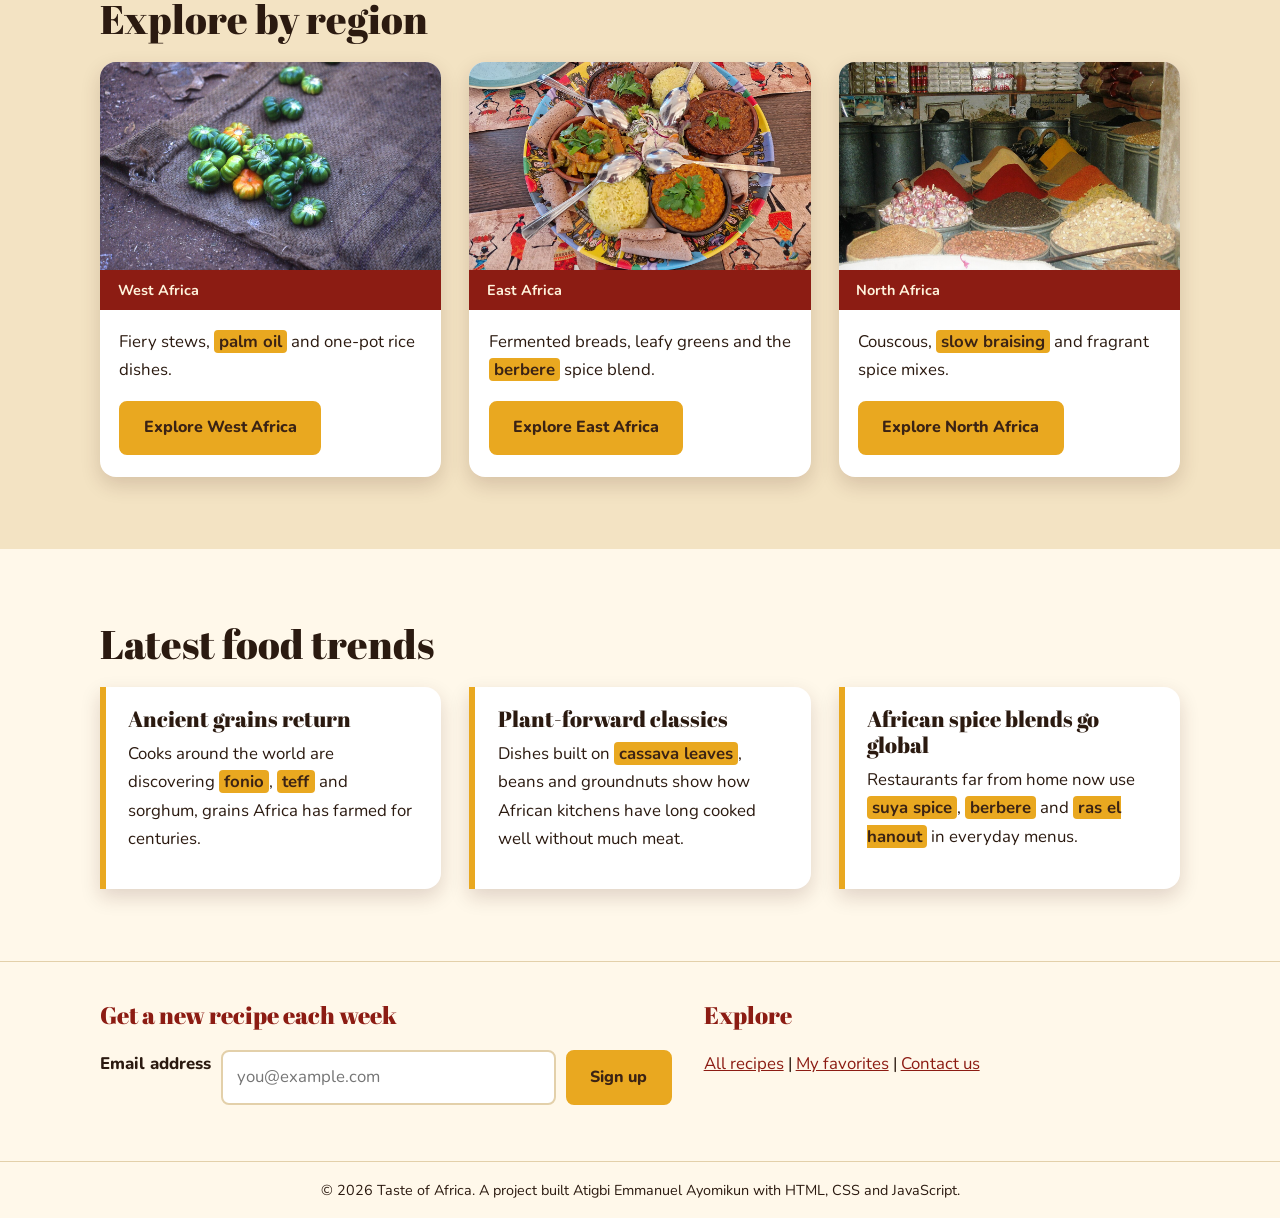
==== commit 2ca491ad: "feat(brand): show logo in header and browser tab on every page" ====
--- a/index.html
+++ b/index.html
@@ -11,6 +11,11 @@
   <link rel="preconnect" href="https://fonts.gstatic.com" crossorigin>
   <link href="https://fonts.googleapis.com/css2?family=Abril+Fatface&family=Nunito:wght@400;700;800&display=swap" rel="stylesheet">
 
+  <!-- Logo shown on the browser tab -->
+  <link rel="icon" href="images/logo.svg" type="image/svg+xml">
+  <link rel="icon" href="images/favicon-32.png" sizes="32x32" type="image/png">
+  <link rel="apple-touch-icon" href="images/apple-touch-icon.png">
+
   <link rel="stylesheet" href="styles.css">
   <script src="script.js" defer></script>
 </head>
@@ -20,7 +25,7 @@
   <!-- Site header: copy this block to every page and move aria-current -->
   <header class="site-header">
     <div class="header-inner">
-      <a class="logo" href="index.html">Taste of Africa</a>
+      <a class="logo" href="index.html"><img src="images/logo.svg" alt="" width="40" height="40">Taste of Africa</a>
       <nav aria-label="Main navigation">
         <ul>
           <li><a href="index.html" aria-current="page">Home</a></li>
--- a/styles.css
+++ b/styles.css
@@ -112,7 +112,9 @@
 .logo {
   font-family: var(--font-head); font-size: 1.6rem;
   color: var(--header-accent); text-decoration: none;
-}
+  display: inline-flex; align-items: center; gap: 0.6rem;
+}
+.logo img { width: 2.5rem; height: 2.5rem; border-radius: 10px; }
 
 nav ul {
   list-style: none; margin: 0; padding: 0;
